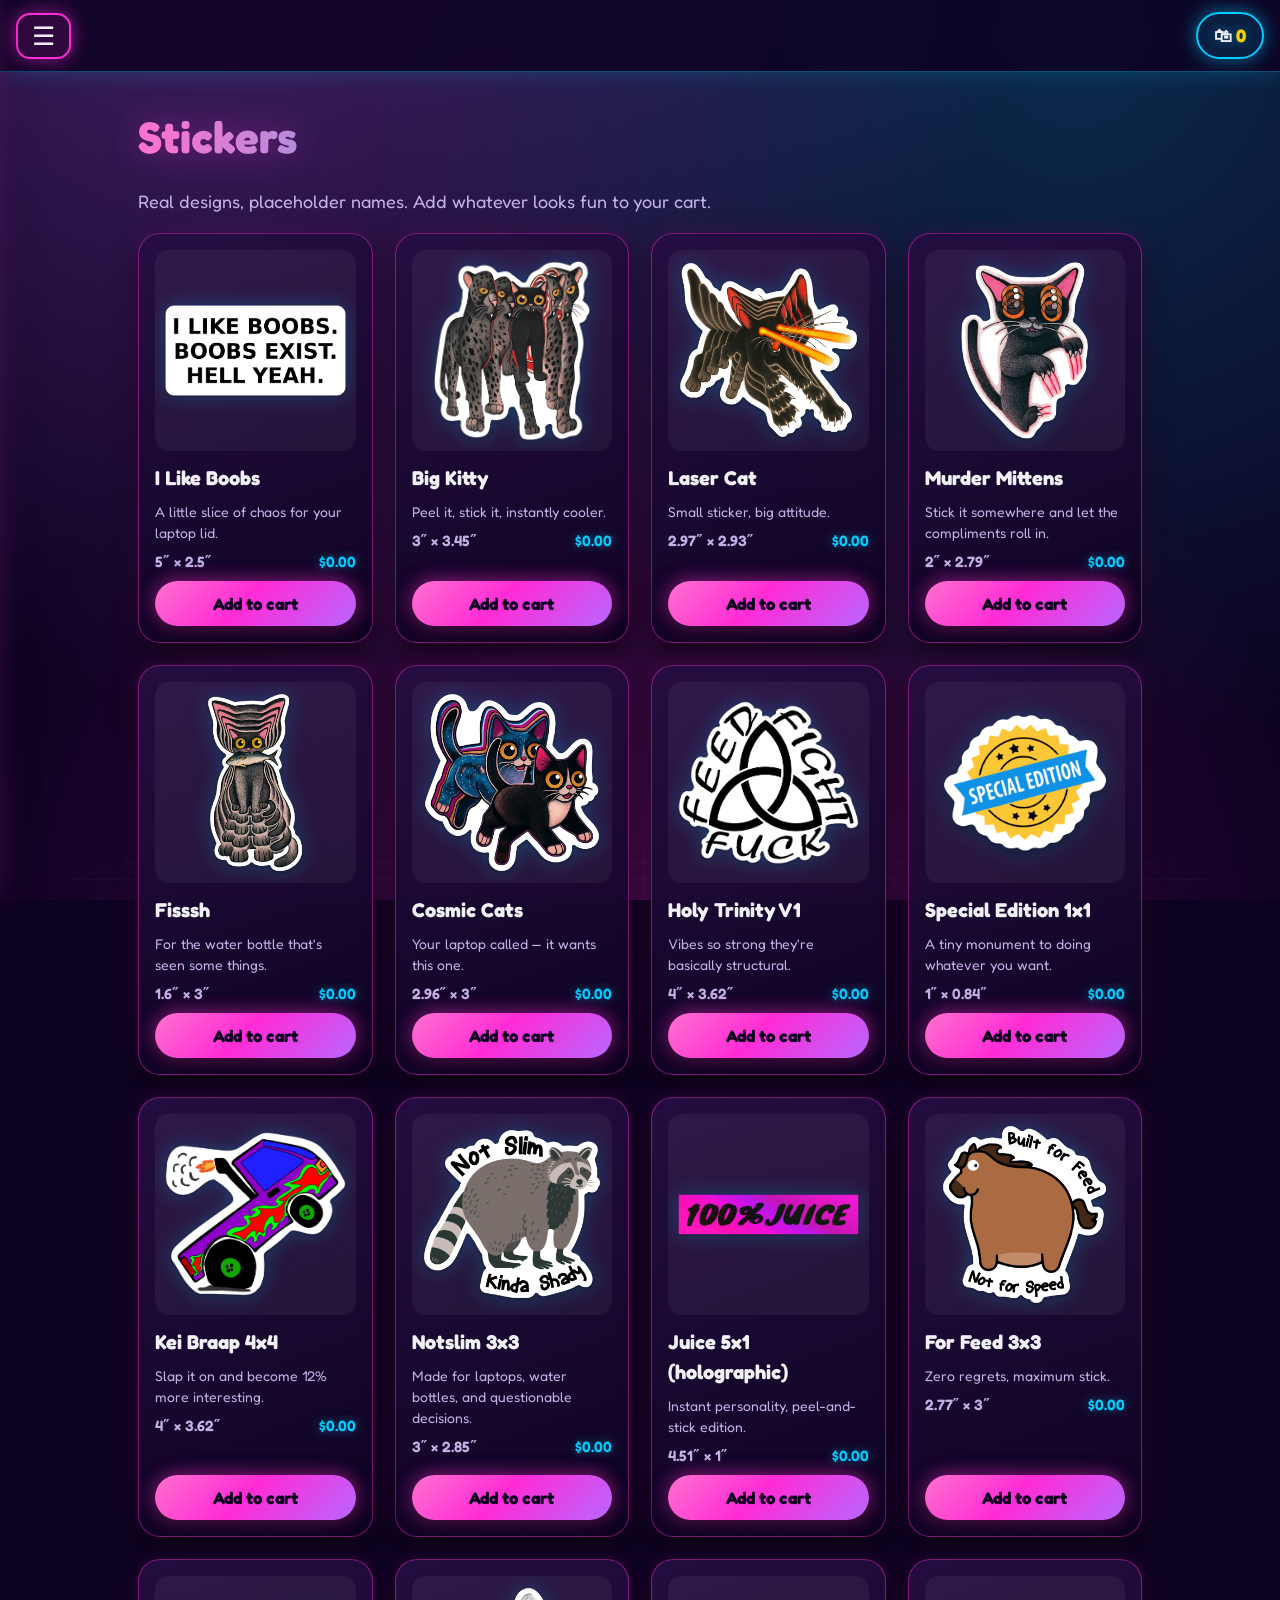
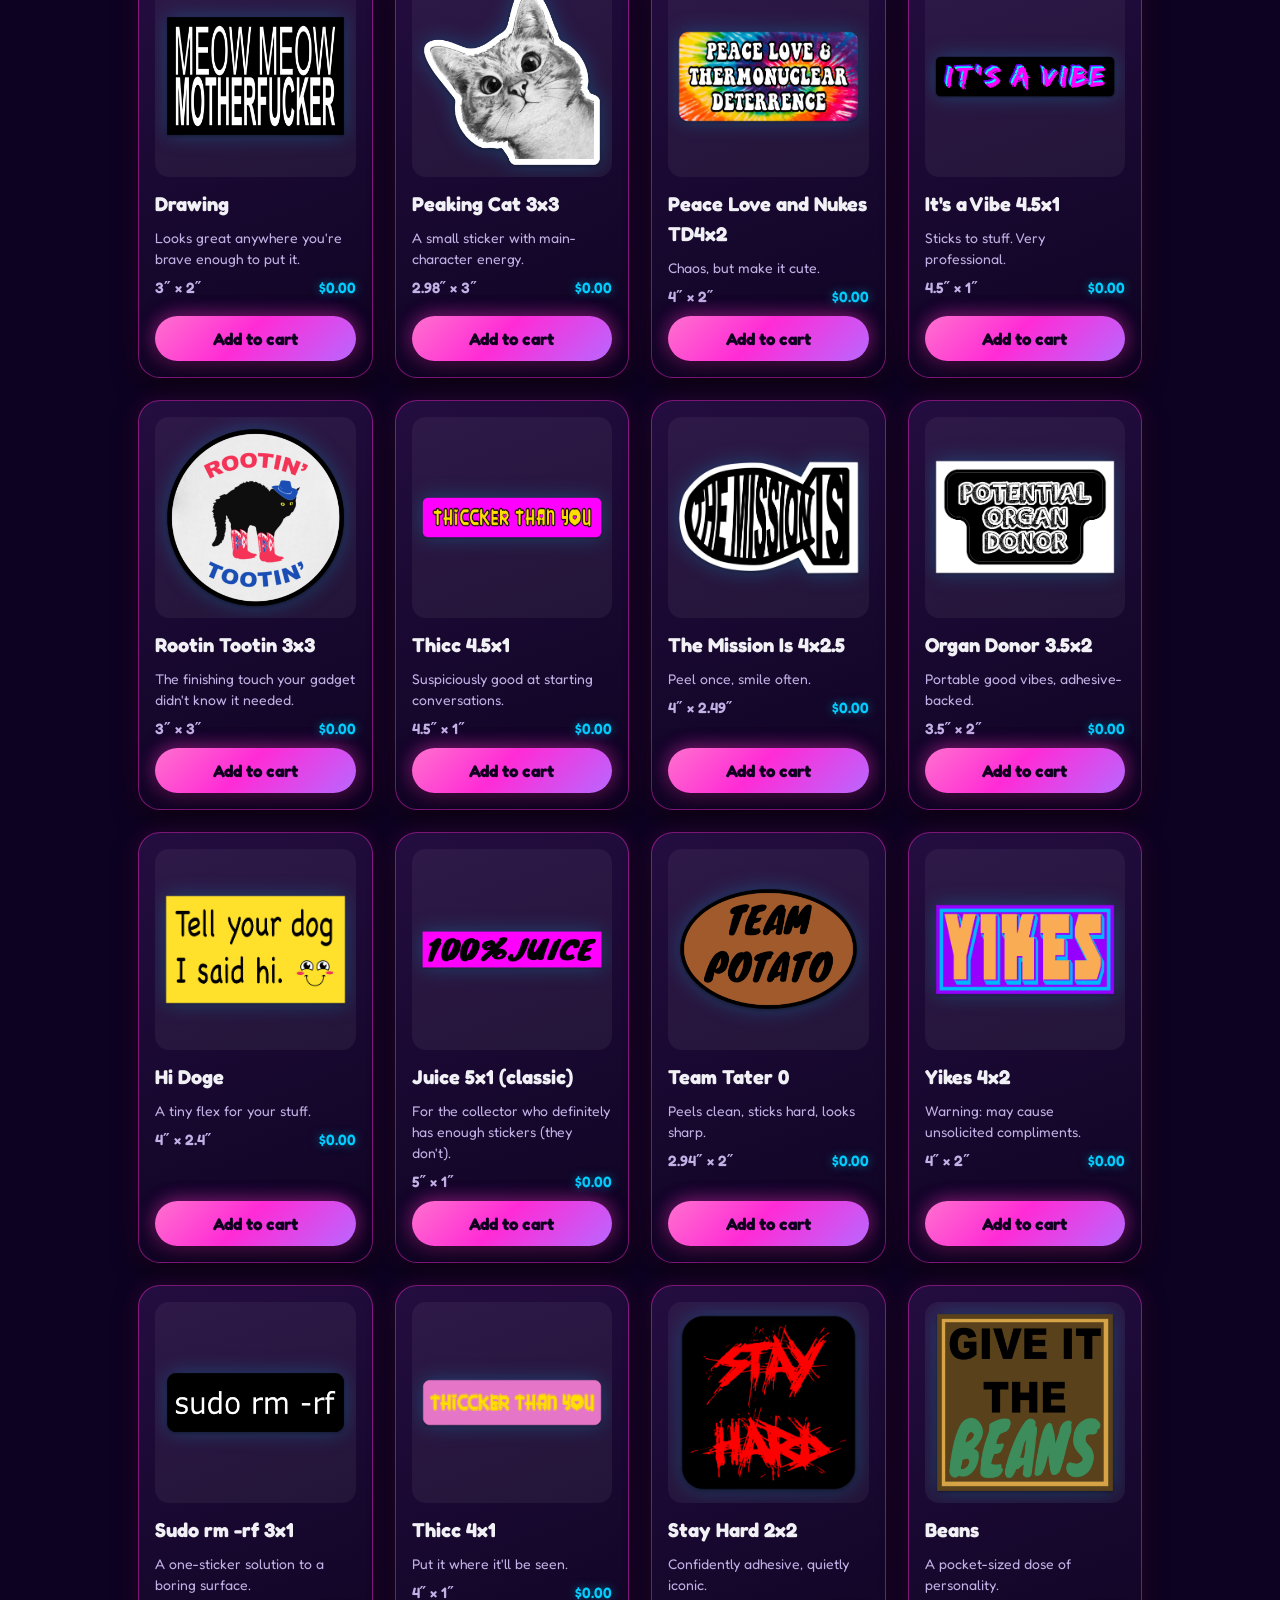
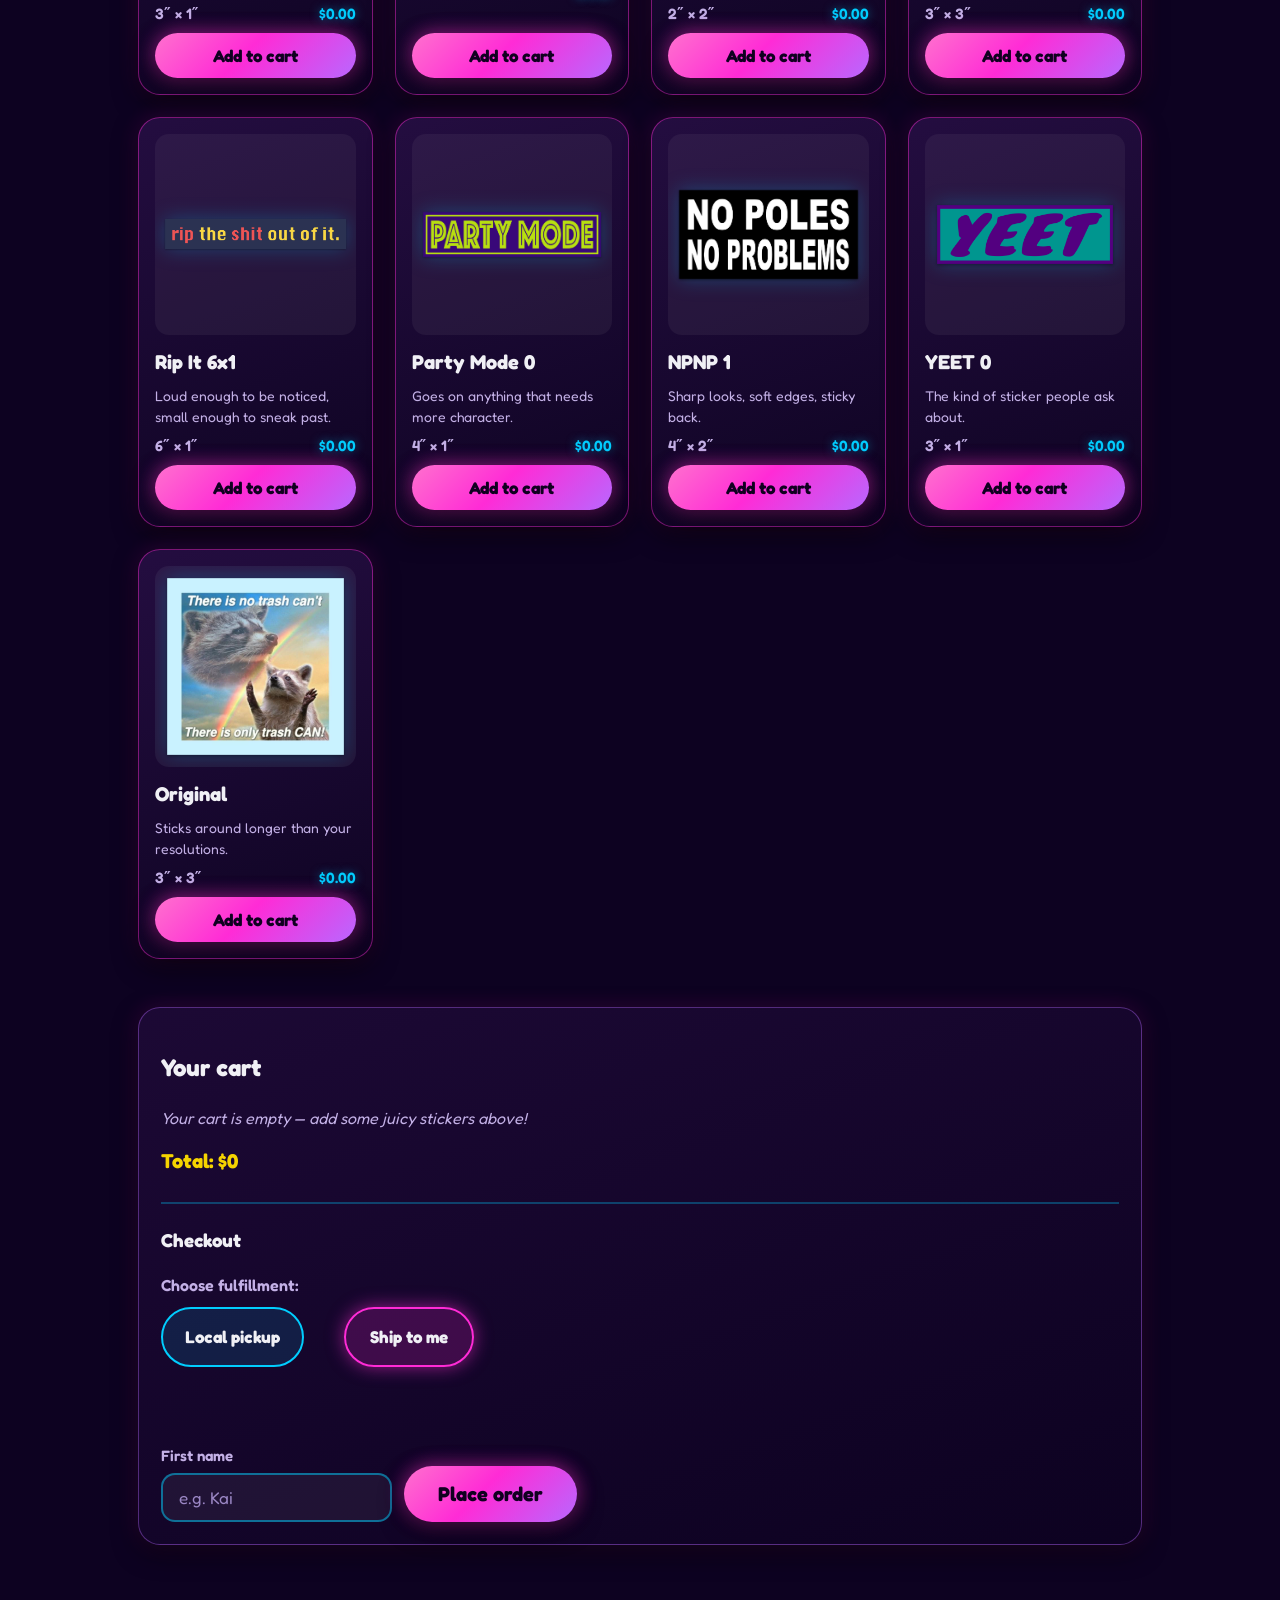
==== docs/products.html @ 5aca07ce "100% Juice site — vaporwave theme, 33 sticker listings, pickup-only checkout" ====
<!DOCTYPE html>
<html lang="en">
<head>
  <meta charset="UTF-8">
  <meta name="viewport" content="width=device-width, initial-scale=1.0">
  <title>Products — 100% Juice</title>
  <link rel="preconnect" href="https://fonts.googleapis.com">
  <link rel="preconnect" href="https://fonts.gstatic.com" crossorigin>
  <link href="https://fonts.googleapis.com/css2?family=Fredoka:wght@400;600;700&display=swap" rel="stylesheet">
  <link rel="stylesheet" href="css/style.css">
</head>
<body>

  <!-- Top bar -->
  <header class="topbar">
    <button id="hamburger" class="hamburger" aria-label="Open menu">&#9776;</button>
    <a class="cart-indicator" href="#cart" aria-label="View cart">&#128717; <span id="cart-count">0</span></a>
  </header>

  <!-- Slide-out sidebar -->
  <div id="sidebar-overlay" class="sidebar-overlay"></div>
  <nav id="sidebar" class="sidebar" aria-label="Main menu">
    <button id="sidebar-close" class="sidebar-close" aria-label="Close menu">&times;</button>
    <a href="index.html">Home</a>
    <a href="products.html">Products</a>
    <a href="projects.html">Projects</a>
    <a href="donate.html">Donate</a>
  </nav>

  <main class="wrap">
    <h1 class="page-title">Stickers</h1>
    <p class="lede">Real designs, placeholder names. Add whatever looks fun to your cart.</p>

    <!-- Product grid is filled in by app.js from PRODUCTS (products-data.js) -->
    <section id="product-grid" class="product-grid" aria-label="Products"></section>

    <!-- ------------------------------- Cart ------------------------------- -->
    <section id="cart" class="cart-section">
      <h2>Your cart</h2>
      <div id="cart-items"></div>
      <p id="cart-total" class="order-total">Total: $0</p>

      <!-- ---------------------------- Checkout ---------------------------- -->
      <div class="checkout">
        <h3>Checkout</h3>

        <p class="fulfill-label">Choose fulfillment:</p>

        <!-- Local pickup is always selectable and never moves. -->
        <button id="pickup-btn" class="round-btn pickup-btn" type="button">Local pickup</button>

        <!-- Invisible jump overlay: a transparent, pointer-events:none layer that
             spans the whole checkout card. app.js parks the Ship button just right
             of Local pickup (same row, level) and lets it flee anywhere inside this
             layer. The layer itself renders nothing and blocks nothing — only the
             Ship button is interactive. Positioned by app.js, hidden until placed. -->
        <div id="escape-arena" class="escape-arena">
          <button id="ship-btn" class="round-btn ship-btn" type="button">Ship to me</button>
        </div>
        <span id="ship-taunt" class="taunt" aria-live="polite"></span>

        <p id="checkout-notice" class="checkout-notice" aria-live="polite"></p>

        <!-- Single required text input + place order -->
        <form id="order-form" class="order-form" novalidate>
          <div class="field">
            <label for="first-name">First name</label>
            <input id="first-name" name="firstName" type="text" autocomplete="given-name" placeholder="e.g. Kai" required>
          </div>
          <button class="btn" type="submit">Place order</button>
        </form>

        <!-- Confirmation screen is injected here on submit -->
        <div id="order-confirm"></div>
      </div>
    </section>
  </main>

  <!-- PRODUCTS data first, then the shared app logic -->
  <script src="js/products-data.js"></script>
  <script src="js/app.js"></script>
</body>
</html>
---- docs/css/style.css ----
/* ==========================================================================
   100% Juice — shared stylesheet
   Dark VAPORWAVE theme: near-black background, neon pink/cyan/purple glows,
   a faint perspective grid + gradient sunset behind the hero, rounded neon
   cards, and chunky squishy buttons. Plain CSS, no preprocessor, no build step.
   ========================================================================== */

:root {
  /* Core palette */
  --bg: #0d0221;            /* near-black purple */
  --bg-2: #1a0b2e;          /* panel base */
  --panel: #16082b;
  --text: #f0f0f5;          /* body copy — light, readable */
  --muted: #c3b0e6;         /* secondary lavender */
  --muted-dim: #9a86c4;

  /* Neon accents */
  --pink: #ff2bd6;
  --pink-soft: #ff71ce;
  --cyan: #01cdfe;
  --purple: #b967ff;
  --yellow: #f5d300;

  /* Legacy aliases kept so old selectors/gradients keep working */
  --orange: var(--pink);
  --orange-deep: var(--pink);
  --cream: var(--bg);
  --cream-deep: rgba(255, 255, 255, 0.06);
  --ink: var(--text);
  --white: rgba(255, 255, 255, 0.08);

  --radius: 22px;
  --radius-sm: 14px;
  --shadow: 0 8px 24px rgba(0, 0, 0, 0.6), 0 0 22px rgba(255, 43, 214, 0.16);
  --shadow-lg: 0 16px 40px rgba(0, 0, 0, 0.7), 0 0 34px rgba(185, 103, 255, 0.28);
  --glow-pink: 0 0 18px rgba(255, 43, 214, 0.55);
  --glow-cyan: 0 0 18px rgba(1, 205, 254, 0.55);
  --font: "Fredoka", "Trebuchet MS", "Segoe UI", system-ui, -apple-system, sans-serif;
  --mono: ui-monospace, "SF Mono", Menlo, monospace;
}

/* --- Reset-ish --- */
* { box-sizing: border-box; }

html, body {
  margin: 0;
  padding: 0;
}

body {
  font-family: var(--font);
  background: var(--bg);
  color: var(--text);
  line-height: 1.5;
  min-height: 100vh;
  overflow-x: hidden;
  -webkit-font-smoothing: antialiased;
}

/* --- Backdrop: gradient glow + faint perspective grid --- */
body::before {
  content: "";
  position: fixed;
  inset: 0;
  z-index: -2;
  pointer-events: none;
  background:
    radial-gradient(circle at 18% -10%, rgba(185, 103, 255, 0.30), transparent 55%),
    radial-gradient(circle at 84% 4%, rgba(1, 205, 254, 0.20), transparent 52%),
    radial-gradient(circle at 50% 108%, rgba(255, 43, 214, 0.22), transparent 60%),
    var(--bg);
}

body::after {
  content: "";
  position: fixed;
  left: 0;
  right: 0;
  bottom: 0;
  height: 46vh;
  z-index: -1;
  pointer-events: none;
  background-image:
    linear-gradient(rgba(1, 205, 254, 0.22) 1px, transparent 1px),
    linear-gradient(90deg, rgba(255, 43, 214, 0.20) 1px, transparent 1px);
  background-size: 46px 46px, 46px 46px;
  transform: perspective(320px) rotateX(60deg);
  transform-origin: bottom center;
  opacity: 0.55;
  -webkit-mask-image: linear-gradient(to top, #000 0%, transparent 90%);
  mask-image: linear-gradient(to top, #000 0%, transparent 90%);
}

img { max-width: 100%; display: block; }

a {
  color: var(--cyan);
  text-decoration: none;
  text-shadow: 0 0 12px rgba(1, 205, 254, 0.35);
}
a:hover { text-decoration: underline; }

/* ==========================================================================
   Top bar: hamburger left, cart right
   ========================================================================== */
.topbar {
  position: sticky;
  top: 0;
  z-index: 40;
  display: flex;
  align-items: center;
  justify-content: space-between;
  padding: 12px 16px;
  background: rgba(13, 2, 33, 0.82);
  backdrop-filter: blur(10px);
  -webkit-backdrop-filter: blur(10px);
  border-bottom: 1px solid rgba(1, 205, 254, 0.35);
  box-shadow: 0 0 22px rgba(1, 205, 254, 0.22);
}

.hamburger {
  font-size: 26px;
  line-height: 1;
  background: rgba(255, 43, 214, 0.12);
  color: var(--text);
  border: 2px solid var(--pink);
  border-radius: var(--radius-sm);
  padding: 8px 14px;
  cursor: pointer;
  box-shadow: var(--glow-pink);
  transition: transform 0.15s ease, background 0.15s ease;
}
.hamburger:hover { background: rgba(255, 43, 214, 0.28); transform: scale(1.06); }

.cart-indicator {
  font-size: 18px;
  font-weight: 600;
  background: rgba(1, 205, 254, 0.12);
  border: 2px solid var(--cyan);
  border-radius: 999px;
  padding: 8px 16px;
  color: var(--text);
  box-shadow: var(--glow-cyan);
  transition: transform 0.15s ease, background 0.15s ease;
}
.cart-indicator:hover {
  text-decoration: none;
  background: rgba(1, 205, 254, 0.26);
  transform: scale(1.06);
}
#cart-count { font-weight: 700; color: var(--yellow); }

/* ==========================================================================
   Sidebar (slide-out)
   ========================================================================== */
.sidebar-overlay {
  position: fixed;
  inset: 0;
  background: rgba(5, 0, 15, 0.65);
  opacity: 0;
  pointer-events: none;
  transition: opacity 0.25s ease;
  z-index: 50;
}
.sidebar-overlay.open { opacity: 1; pointer-events: auto; }

.sidebar {
  position: fixed;
  top: 0;
  left: 0;
  height: 100vh;              /* full-height slide */
  width: min(78vw, 300px);
  background: linear-gradient(180deg, #1c0a35, #0d0221);
  border-right: 1px solid rgba(255, 43, 214, 0.45);
  box-shadow: var(--shadow-lg), 0 0 40px rgba(255, 43, 214, 0.3);
  transform: translateX(-105%);
  transition: transform 0.28s cubic-bezier(0.22, 1, 0.36, 1);
  z-index: 60;
  padding: 20px;
  display: flex;
  flex-direction: column;
  gap: 8px;
}
.sidebar.open { transform: translateX(0); }

.sidebar-close {
  align-self: flex-end;
  font-size: 26px;
  line-height: 1;
  width: 44px;
  height: 44px;
  border-radius: 50%;
  border: 2px solid var(--cyan);
  background: rgba(1, 205, 254, 0.12);
  color: var(--text);
  cursor: pointer;
  margin-bottom: 8px;
  transition: background 0.15s ease;
}
.sidebar-close:hover { background: rgba(1, 205, 254, 0.3); }

.sidebar a {
  font-size: 20px;
  font-weight: 600;
  color: var(--text);
  padding: 14px 16px;
  border-radius: var(--radius-sm);
  border: 1px solid transparent;
  transition: background 0.15s ease, transform 0.15s ease, border-color 0.15s ease;
}
.sidebar a:hover {
  background: rgba(255, 43, 214, 0.14);
  border-color: rgba(255, 43, 214, 0.45);
  text-decoration: none;
  transform: translateX(4px);
}

/* ==========================================================================
   Layout helpers
   ========================================================================== */
.wrap {
  max-width: 1040px;
  margin: 0 auto;
  padding: 24px 18px 80px;
}

.page-title {
  font-size: clamp(28px, 5vw, 44px);
  font-weight: 700;
  margin: 8px 0 4px;
  color: var(--pink-soft); /* fallback if gradient text unsupported */
  background: linear-gradient(90deg, var(--pink-soft), var(--cyan) 55%, var(--purple));
  -webkit-background-clip: text;
  background-clip: text;
  -webkit-text-fill-color: transparent;
  filter: drop-shadow(0 0 16px rgba(255, 43, 214, 0.35));
}

.lede { font-size: 18px; color: var(--muted); }

/* ==========================================================================
   Buttons (chunky, squishy)
   ========================================================================== */
.btn {
  display: inline-block;
  font-family: var(--font);
  font-size: 20px;
  font-weight: 700;
  color: #100020;
  background: linear-gradient(135deg, var(--pink-soft), var(--pink) 45%, var(--purple));
  border: none;
  border-radius: 999px;
  padding: 16px 34px;
  cursor: pointer;
  box-shadow: var(--shadow), var(--glow-pink);
  transition: transform 0.12s ease, filter 0.15s ease, box-shadow 0.15s ease;
}
.btn:hover {
  filter: brightness(1.12) saturate(1.15);
  transform: scale(1.06);
  box-shadow: var(--shadow-lg), 0 0 26px rgba(255, 43, 214, 0.7);
}
.btn:active { transform: scale(0.96); }

.btn-yellow {
  background: linear-gradient(135deg, var(--yellow), #ffb000);
  color: #1a1200;
  box-shadow: var(--shadow), 0 0 18px rgba(245, 211, 0, 0.5);
}
.btn-yellow:hover { filter: brightness(1.08); }

.btn-ghost {
  background: rgba(1, 205, 254, 0.08);
  color: var(--cyan);
  border: 2px solid var(--cyan);
  box-shadow: var(--glow-cyan);
}
.btn-ghost:hover { background: rgba(1, 205, 254, 0.2); }

/* ==========================================================================
   Home page
   ========================================================================== */
.hero {
  position: relative;
  text-align: center;
  padding: 40px 18px 20px;
}

/* Sunburst glow behind the hero — pure CSS, no images */
.hero::before {
  content: "";
  position: absolute;
  left: 50%;
  top: -60px;
  width: min(1100px, 130vw);
  height: 520px;
  transform: translateX(-50%);
  z-index: -1;
  pointer-events: none;
  background:
    repeating-conic-gradient(
      from 0deg at 50% 42%,
      rgba(255, 43, 214, 0.10) 0deg 7deg,
      rgba(255, 43, 214, 0) 7deg 14deg
    ),
    radial-gradient(circle at 50% 42%, rgba(255, 113, 206, 0.28), transparent 62%);
  -webkit-mask-image: radial-gradient(circle at 50% 42%, #000 0%, transparent 72%);
  mask-image: radial-gradient(circle at 50% 42%, #000 0%, transparent 72%);
  opacity: 0.9;
}

/* The real shirt artwork as the top banner */
.hero-banner {
  display: block;
  width: 100%;
  max-width: 1100px;
  height: auto;
  margin: 0 auto;
  border-radius: var(--radius);
  filter: drop-shadow(0 0 30px rgba(255, 43, 214, 0.45))
          drop-shadow(0 0 60px rgba(1, 205, 254, 0.3));
}

.tagline {
  font-size: clamp(20px, 3.5vw, 32px);
  font-weight: 600;
  color: var(--cyan);
  margin: 28px 0 34px;
  letter-spacing: 0.5px;
  text-shadow: 0 0 18px rgba(1, 205, 254, 0.65), 0 0 34px rgba(255, 43, 214, 0.4);
}

.home-buttons {
  display: flex;
  flex-wrap: wrap;
  gap: 18px;
  justify-content: center;
}
.home-buttons .btn { font-size: 24px; padding: 20px 44px; }

/* ==========================================================================
   Product cards
   ========================================================================== */
.product-grid {
  display: grid;
  grid-template-columns: repeat(auto-fill, minmax(220px, 1fr));
  gap: 22px;
  margin-top: 18px;
}

.card {
  background: linear-gradient(160deg, rgba(38, 14, 66, 0.94), rgba(15, 4, 34, 0.94));
  border: 1px solid rgba(255, 43, 214, 0.45);
  border-radius: var(--radius);
  box-shadow: var(--shadow);
  padding: 16px;
  display: flex;
  flex-direction: column;
  gap: 8px;
  transition: transform 0.15s ease, box-shadow 0.15s ease, border-color 0.15s ease;
}
.card:hover {
  transform: translateY(-4px);
  border-color: var(--cyan);
  box-shadow: var(--shadow-lg), 0 0 26px rgba(1, 205, 254, 0.4);
}

.card-img {
  aspect-ratio: 1 / 1;
  border-radius: var(--radius-sm);
  background: rgba(255, 255, 255, 0.05);
  overflow: hidden;
  display: flex;
  align-items: center;
  justify-content: center;
}
.card-img img {
  width: 100%;
  height: 100%;
  object-fit: contain;
  padding: 8px;
  filter: drop-shadow(0 0 10px rgba(1, 205, 254, 0.25));
}

.card-name { font-size: 20px; font-weight: 700; margin: 4px 0 0; color: var(--text); }
.card-desc { font-size: 14px; color: var(--muted); margin: 0; }
.card-meta { display: flex; justify-content: space-between; font-size: 15px; font-weight: 600; color: var(--muted); }
.card-price { color: var(--cyan); text-shadow: 0 0 10px rgba(1, 205, 254, 0.5); }
.card .btn { margin-top: auto; width: 100%; text-align: center; font-size: 17px; padding: 12px; }

/* ==========================================================================
   Cart
   ========================================================================== */
.cart-section {
  margin-top: 48px;
  background: linear-gradient(160deg, rgba(30, 10, 55, 0.9), rgba(13, 2, 33, 0.9));
  border: 1px solid rgba(185, 103, 255, 0.4);
  border-radius: var(--radius);
  box-shadow: var(--shadow);
  padding: 22px;
}

.cart-line {
  display: flex;
  align-items: center;
  gap: 14px;
  padding: 12px 0;
  border-bottom: 1px dashed rgba(185, 103, 255, 0.35);
}
.cart-line:last-of-type { border-bottom: none; }

.cart-line img {
  width: 56px;
  height: 56px;
  object-fit: contain;
  background: rgba(255, 255, 255, 0.05);
  border-radius: 12px;
  padding: 4px;
}
.cart-line .cart-info { flex: 1; min-width: 120px; }
.cart-line .cart-name { font-weight: 700; }
.cart-line .cart-sub { font-size: 14px; color: var(--muted-dim); }

.qty-controls { display: flex; align-items: center; gap: 8px; }
.qty-btn {
  width: 34px;
  height: 34px;
  border-radius: 50%;
  border: none;
  background: rgba(245, 211, 0, 0.85);
  color: #1a1200;
  font-size: 20px;
  font-weight: 700;
  cursor: pointer;
  line-height: 1;
  transition: background 0.15s ease, transform 0.12s ease;
}
.qty-btn:hover { background: var(--pink); color: #100020; transform: scale(1.08); }

.remove-btn {
  border: none;
  background: transparent;
  color: var(--pink-soft);
  font-weight: 600;
  cursor: pointer;
  font-family: var(--font);
  font-size: 14px;
}
.remove-btn:hover { text-decoration: underline; }

.cart-empty { color: var(--muted); font-style: italic; }

/* ==========================================================================
   Checkout
   ========================================================================== */
.checkout {
  position: relative;              /* positioning context for the invisible jump overlay */
  margin-top: 26px;
  padding-top: 22px;
  border-top: 2px solid rgba(1, 205, 254, 0.3);
}
.checkout h3 { margin-top: 0; }

.fulfill-label { font-weight: 600; color: var(--muted); margin-bottom: 10px; }

/* Local pickup stays in normal flow (left side, never moves). The Ship button is
   NOT a flow sibling — app.js parks it flush right of this button so the pair
   reads as a normal side-by-side choice, with no reserved space between them. */

/* Invisible jump overlay — spans the whole checkout card so the Ship button can
   flee anywhere inside it. Renders nothing (no border/background/size) and
   pointer-events:none, so it never blocks the name input or the pickup button;
   only the Ship button itself sets pointer-events:auto. */
.escape-arena {
  position: absolute;
  inset: 0;
  z-index: 5;
  pointer-events: none;
}

.round-btn {
  min-width: 130px;
  height: 60px;
  padding: 0 22px;
  border-radius: 999px;
  border: 2px solid var(--cyan);
  background: rgba(1, 205, 254, 0.12);
  color: var(--text);
  font-family: var(--font);
  font-size: 17px;
  font-weight: 700;
  cursor: pointer;
  transition: background 0.15s ease, transform 0.12s ease, box-shadow 0.15s ease;
}
.round-btn:hover { background: rgba(1, 205, 254, 0.3); transform: scale(1.05); box-shadow: var(--glow-cyan); }
.round-btn.selected {
  background: linear-gradient(135deg, var(--pink-soft), var(--pink));
  color: #100020;
  border-color: var(--pink);
  box-shadow: var(--shadow), var(--glow-pink);
}

/* The Ship button is absolutely positioned by JS inside the invisible overlay.
   It starts hidden so it can't flash at the card's corner before JS places it
   at rest beside Local pickup. */
.ship-btn {
  position: absolute;
  left: 0;
  top: 0;
  white-space: nowrap;
  z-index: 20;
  pointer-events: auto;
  visibility: hidden;
  border-color: var(--pink);
  background: rgba(255, 43, 214, 0.18);
  box-shadow: var(--glow-pink);
}

.taunt {
  display: block;
  min-height: 20px;
  margin-top: 8px;
  font-size: 15px;
  font-weight: 700;
  color: var(--pink-soft);
  font-style: italic;
  text-shadow: 0 0 12px rgba(255, 43, 214, 0.5);
}

.checkout-notice {
  margin-top: 12px;
  font-weight: 600;
  color: var(--cyan);
  min-height: 22px;
  text-shadow: 0 0 12px rgba(1, 205, 254, 0.4);
}

.order-form { display: flex; flex-wrap: wrap; gap: 12px; align-items: flex-end; margin-top: 16px; }
.field { display: flex; flex-direction: column; gap: 6px; }
.field label { font-weight: 600; font-size: 15px; color: var(--muted); }
.field input {
  font-family: var(--font);
  font-size: 17px;
  padding: 12px 16px;
  border-radius: var(--radius-sm);
  border: 2px solid rgba(1, 205, 254, 0.5);
  background: rgba(255, 255, 255, 0.06);
  color: var(--text);
  min-width: 200px;
}
.field input::placeholder { color: var(--muted-dim); }
.field input:focus {
  outline: none;
  border-color: var(--pink);
  background: rgba(255, 43, 214, 0.08);
  box-shadow: var(--glow-pink);
}

.order-total { font-size: 20px; font-weight: 700; margin-top: 14px; color: var(--yellow); }

/* Confirmation screen */
.confirm {
  margin-top: 22px;
  padding: 22px;
  border-radius: var(--radius);
  background: linear-gradient(135deg, rgba(185, 103, 255, 0.22), rgba(1, 205, 254, 0.14));
  border: 1px solid rgba(255, 43, 214, 0.55);
  box-shadow: var(--shadow-lg);
}
.confirm h3 { margin-top: 0; color: var(--pink-soft); }
.confirm pre {
  white-space: pre-wrap;
  font-family: var(--mono);
  font-size: 13px;
  background: rgba(5, 0, 15, 0.75);
  color: var(--text);
  padding: 14px;
  border-radius: var(--radius-sm);
  overflow-x: auto;
  border: 1px solid rgba(1, 205, 254, 0.3);
}

/* ==========================================================================
   Projects / placeholder cards
   ========================================================================== */
.project-grid {
  display: grid;
  grid-template-columns: repeat(auto-fill, minmax(260px, 1fr));
  gap: 22px;
  margin-top: 26px;
}
.project-card {
  background: linear-gradient(160deg, rgba(38, 14, 66, 0.94), rgba(15, 4, 34, 0.94));
  border: 1px solid rgba(185, 103, 255, 0.4);
  border-radius: var(--radius);
  box-shadow: var(--shadow);
  padding: 22px;
  transition: transform 0.15s ease, border-color 0.15s ease, box-shadow 0.15s ease;
}
.project-card:hover {
  transform: translateY(-4px);
  border-color: var(--cyan);
  box-shadow: var(--shadow-lg), 0 0 24px rgba(1, 205, 254, 0.35);
}
.project-card h3 { margin-top: 0; color: var(--pink-soft); }
.project-card p { color: var(--muted); }
.badge {
  display: inline-block;
  font-size: 13px;
  font-weight: 700;
  background: linear-gradient(135deg, var(--yellow), #ffb000);
  color: #1a1200;
  border-radius: 999px;
  padding: 4px 12px;
  box-shadow: 0 0 12px rgba(245, 211, 0, 0.45);
}

/* ==========================================================================
   Donate
   ========================================================================== */
.donate-card {
  max-width: 420px;
  margin: 30px auto;
  background: linear-gradient(160deg, rgba(38, 14, 66, 0.95), rgba(15, 4, 34, 0.95));
  border-radius: var(--radius);
  box-shadow: var(--shadow-lg);
  padding: 28px;
  text-align: center;
  border: 2px solid var(--cyan);
}
.donate-card h1 {
  margin-top: 0;
  font-size: clamp(28px, 5vw, 40px);
  color: var(--pink-soft);
  text-shadow: 0 0 18px rgba(255, 43, 214, 0.5);
}
.donate-card .lede { color: var(--muted); }
.donate-card img {
  border-radius: var(--radius);
  margin: 18px auto 8px;
  max-width: 300px;
  background: #ffffff;          /* QR stays on white so it scans */
  padding: 10px;
  border: 2px solid rgba(185, 103, 255, 0.5);
  box-shadow: 0 0 22px rgba(185, 103, 255, 0.35);
}

/* ==========================================================================
   Rename tool (private contact sheet, docs/rename.html)
   ========================================================================== */
.tool-note {
  max-width: 760px;
  margin: 0 auto 22px;
  padding: 18px 20px;
  border-radius: var(--radius);
  background: linear-gradient(160deg, rgba(38, 14, 66, 0.9), rgba(15, 4, 34, 0.9));
  border: 1px solid rgba(255, 43, 214, 0.45);
  box-shadow: var(--shadow);
  color: var(--muted);
}
.tool-note h1 {
  margin: 0 0 8px;
  color: var(--pink-soft);
  font-size: clamp(24px, 4vw, 34px);
  text-shadow: 0 0 16px rgba(255, 43, 214, 0.45);
}
.tool-note ol { margin: 8px 0 0; padding-left: 20px; }
.tool-note li { margin: 4px 0; }

.rename-grid {
  display: grid;
  grid-template-columns: repeat(auto-fill, minmax(260px, 1fr));
  gap: 20px;
  margin-top: 10px;
}

.rename-card {
  display: flex;
  flex-direction: column;
  gap: 8px;
  padding: 14px;
  border-radius: var(--radius);
  background: linear-gradient(160deg, rgba(38, 14, 66, 0.94), rgba(15, 4, 34, 0.94));
  border: 1px solid rgba(1, 205, 254, 0.4);
  box-shadow: var(--shadow);
  transition: border-color 0.15s ease, box-shadow 0.15s ease;
}
.rename-card:hover { border-color: var(--pink); box-shadow: var(--shadow-lg); }
.rename-card .uuid {
  font-family: var(--mono);
  font-size: 11px;
  color: var(--muted-dim);
  word-break: break-all;
}
.rename-card img {
  width: 100%;
  aspect-ratio: 1 / 1;
  object-fit: contain;
  background: rgba(255, 255, 255, 0.05);
  border-radius: var(--radius-sm);
  padding: 10px;
}
.rename-card .current {
  font-size: 13px;
  color: var(--muted);
}
.rename-card .current strong { color: var(--text); }
.rename-field { display: flex; flex-direction: column; gap: 4px; }
.rename-field label { font-size: 12px; font-weight: 700; color: var(--muted); text-transform: uppercase; letter-spacing: 0.5px; }
.rename-field input,
.rename-field textarea {
  font-family: var(--font);
  font-size: 15px;
  padding: 10px 12px;
  border-radius: var(--radius-sm);
  border: 2px solid rgba(1, 205, 254, 0.4);
  background: rgba(255, 255, 255, 0.06);
  color: var(--text);
  width: 100%;
  resize: vertical;
}
.rename-field input:focus,
.rename-field textarea:focus {
  outline: none;
  border-color: var(--pink);
  box-shadow: var(--glow-pink);
}

.tool-actions {
  display: flex;
  flex-wrap: wrap;
  gap: 14px;
  align-items: center;
  margin: 30px 0 14px;
}

.code-out {
  width: 100%;
  min-height: 340px;
  font-family: var(--mono);
  font-size: 12.5px;
  line-height: 1.5;
  padding: 16px;
  border-radius: var(--radius);
  border: 1px solid rgba(185, 103, 255, 0.5);
  background: rgba(5, 0, 15, 0.85);
  color: var(--text);
  box-shadow: var(--shadow);
}
.copy-status { color: var(--cyan); font-weight: 600; min-height: 22px; }

/* ==========================================================================
   Responsive
   ========================================================================== */
@media (max-width: 620px) {
  .home-buttons .btn { width: 100%; }
  .cart-line { flex-wrap: wrap; }
}

/* Respect reduced-motion: keep layout, drop the bouncy bits */
@media (prefers-reduced-motion: reduce) {
  * { transition-duration: 0.01ms !important; }
}
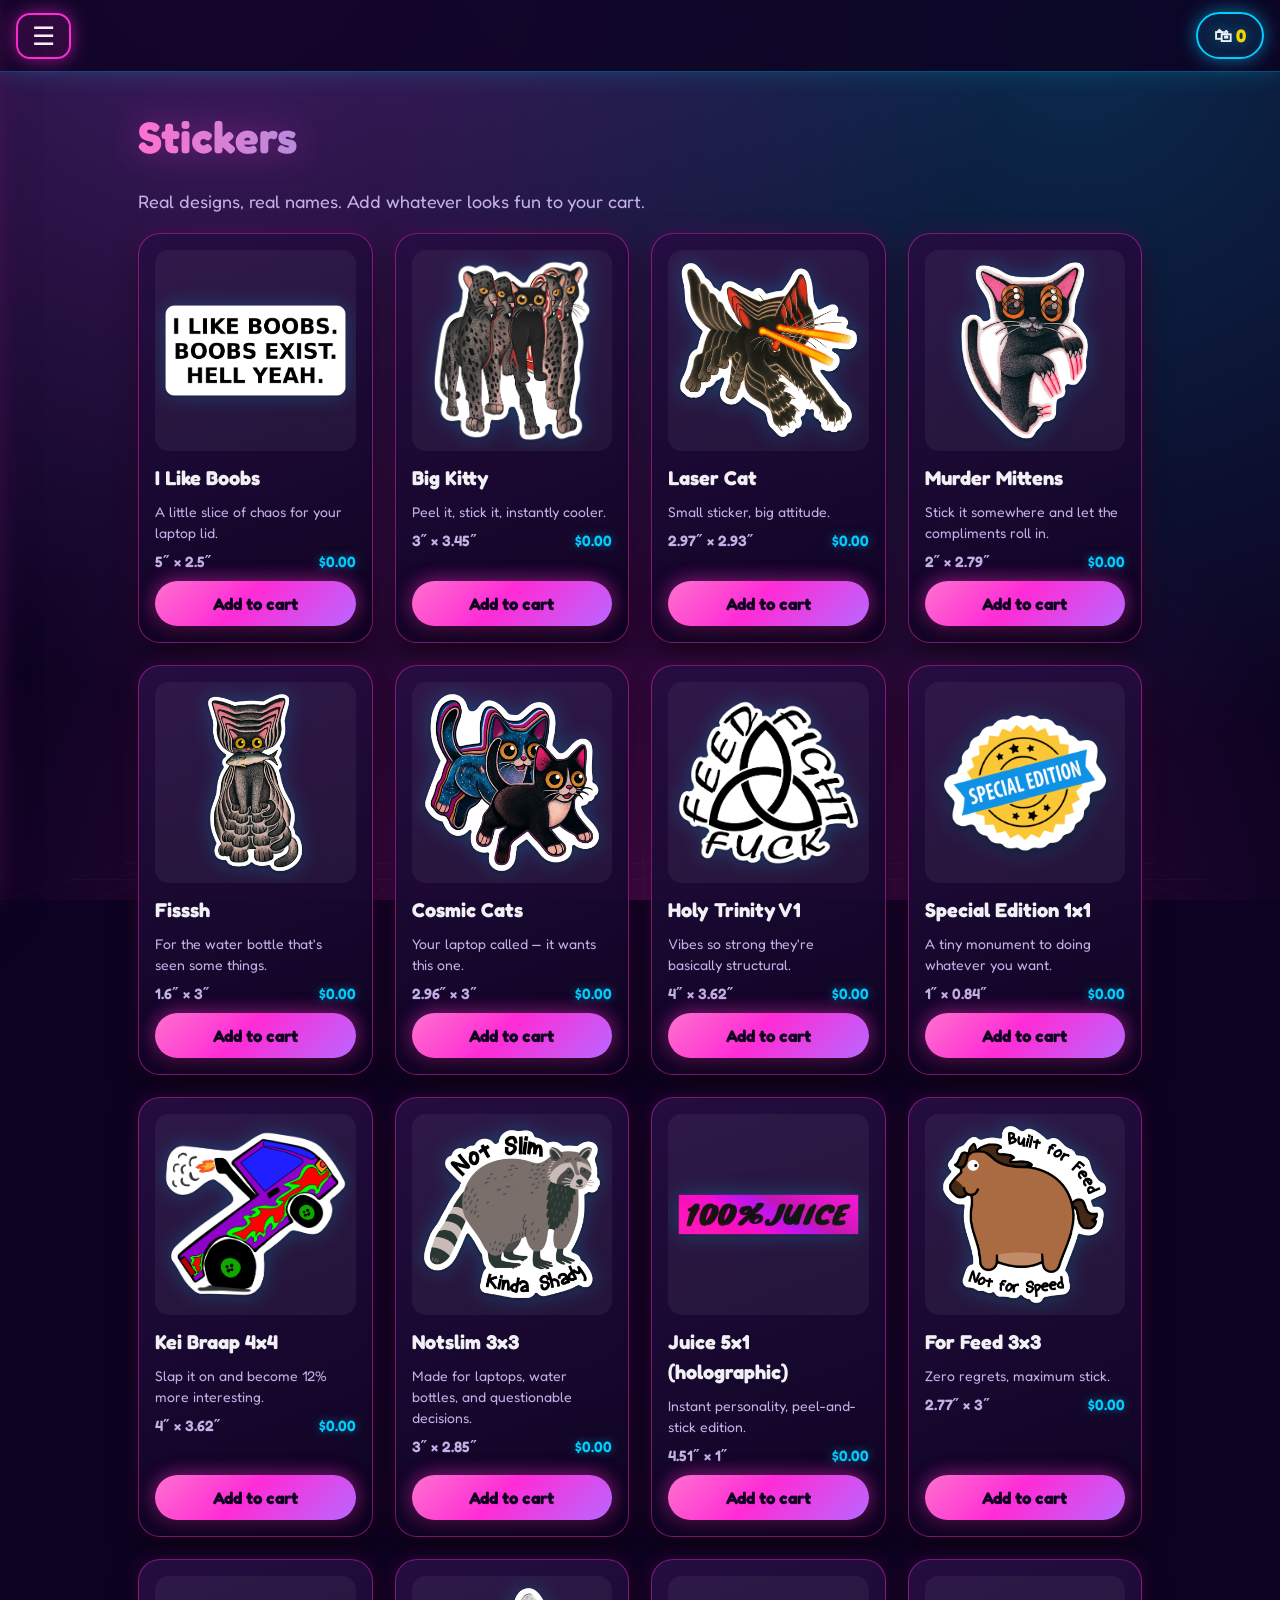
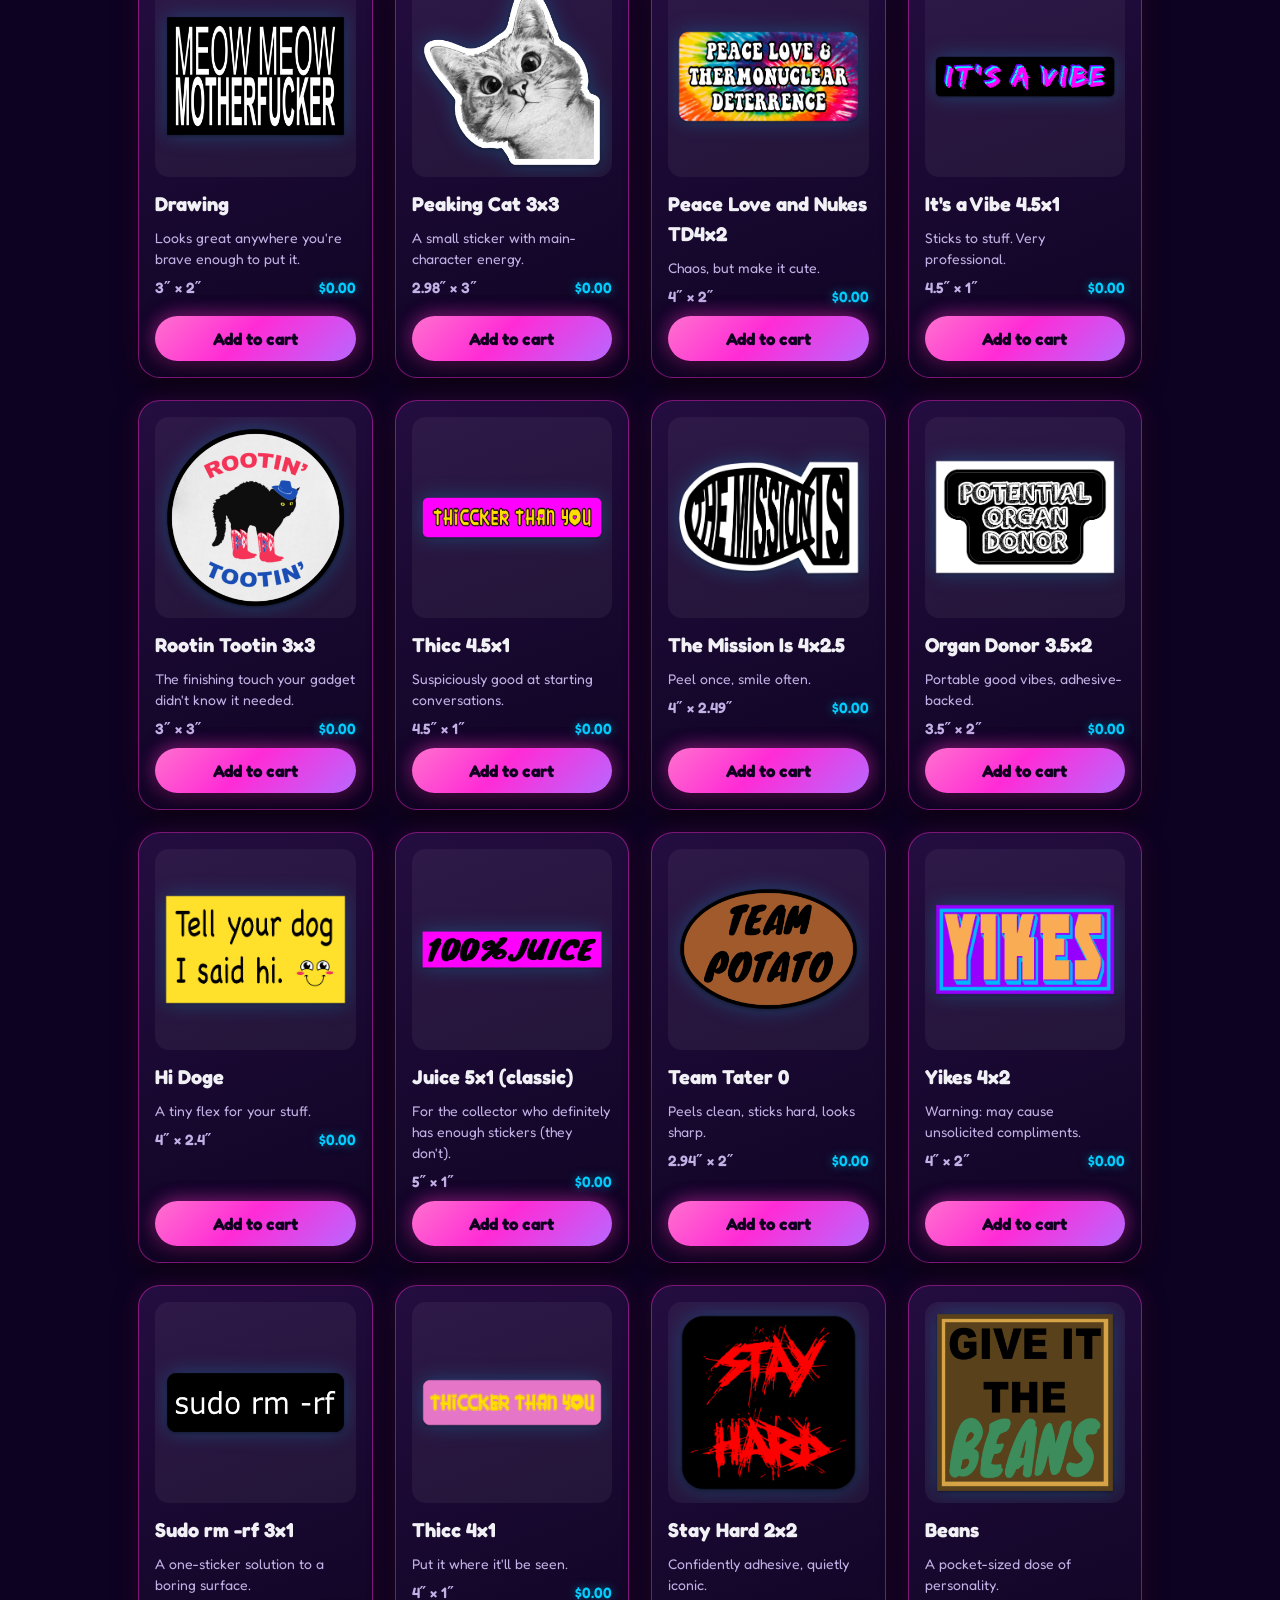
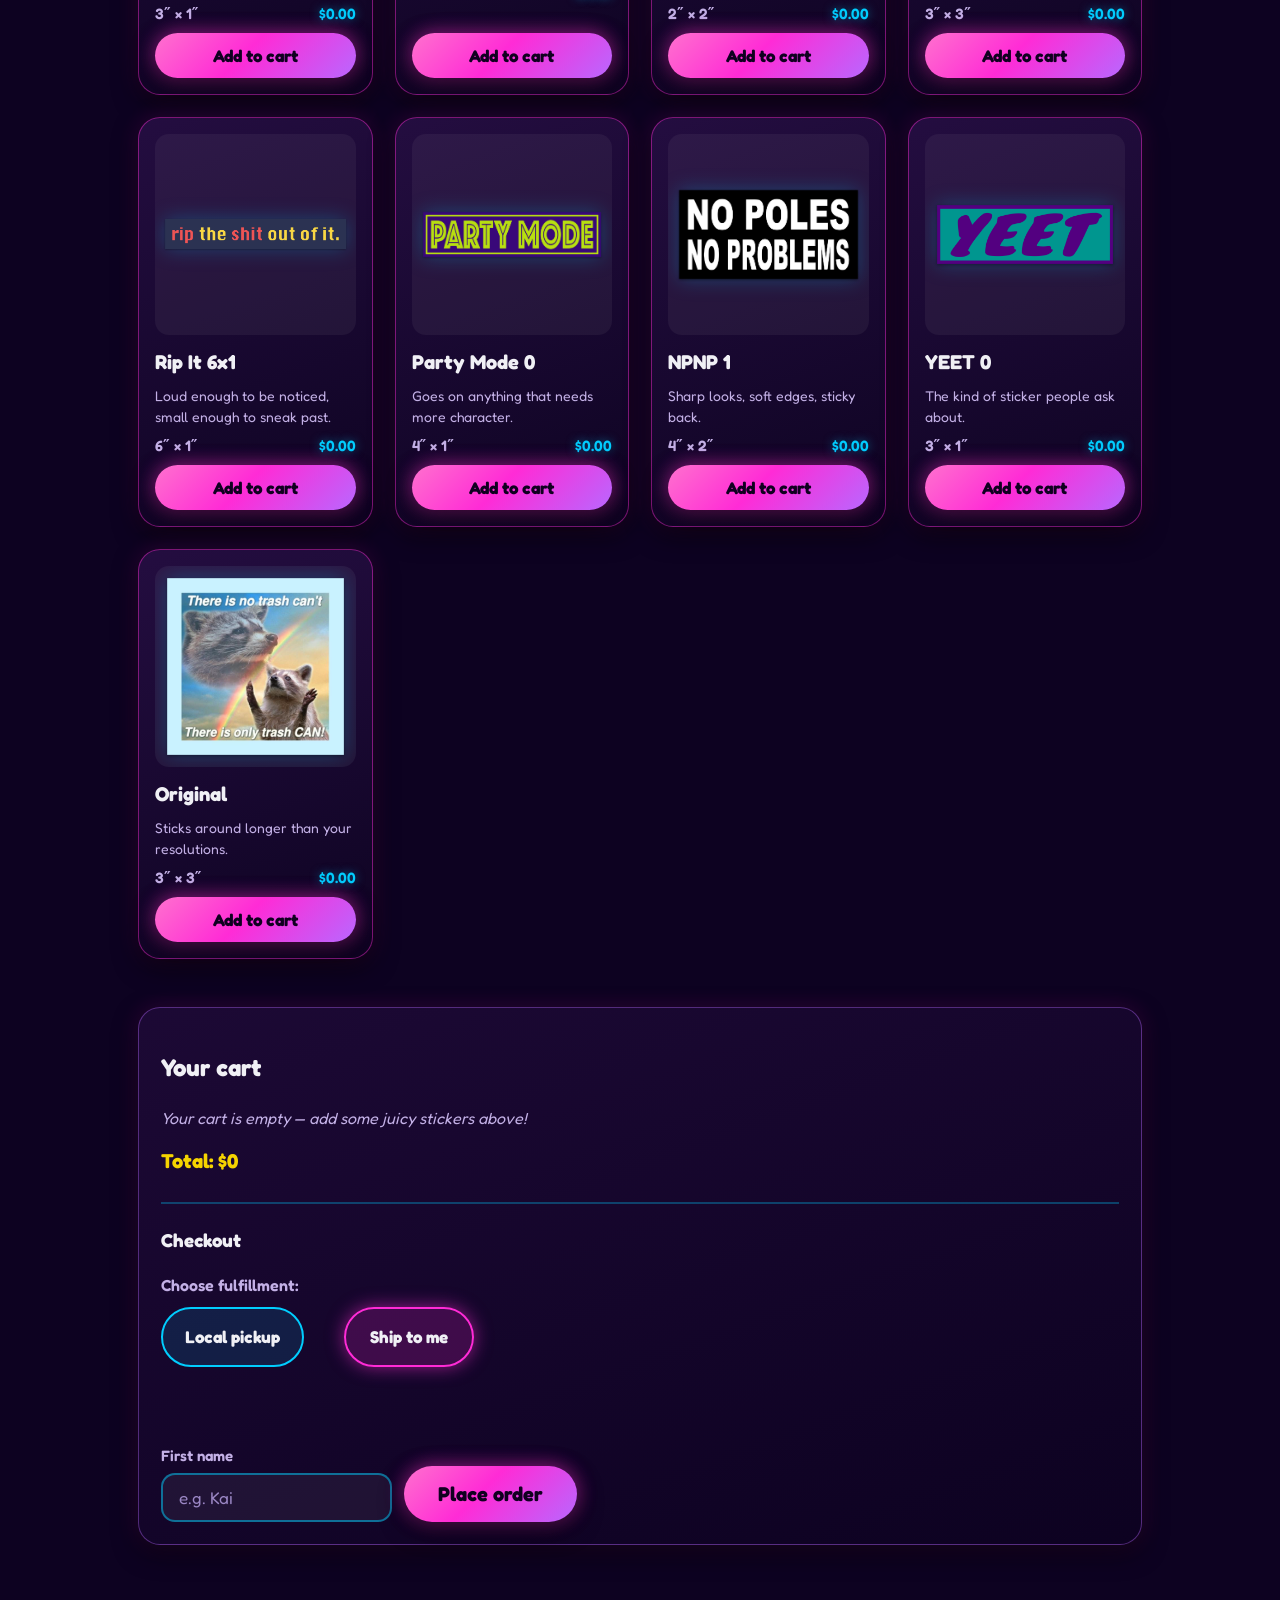
==== commit a650fb6f: "Checkout: copy-to-clipboard instead of mailto (keep email off site); fix stale product blurb" ====
--- a/docs/products.html
+++ b/docs/products.html
@@ -29,7 +29,7 @@
 
   <main class="wrap">
     <h1 class="page-title">Stickers</h1>
-    <p class="lede">Real designs, placeholder names. Add whatever looks fun to your cart.</p>
+    <p class="lede">Real designs, real names. Add whatever looks fun to your cart.</p>
 
     <!-- Product grid is filled in by app.js from PRODUCTS (products-data.js) -->
     <section id="product-grid" class="product-grid" aria-label="Products"></section>
